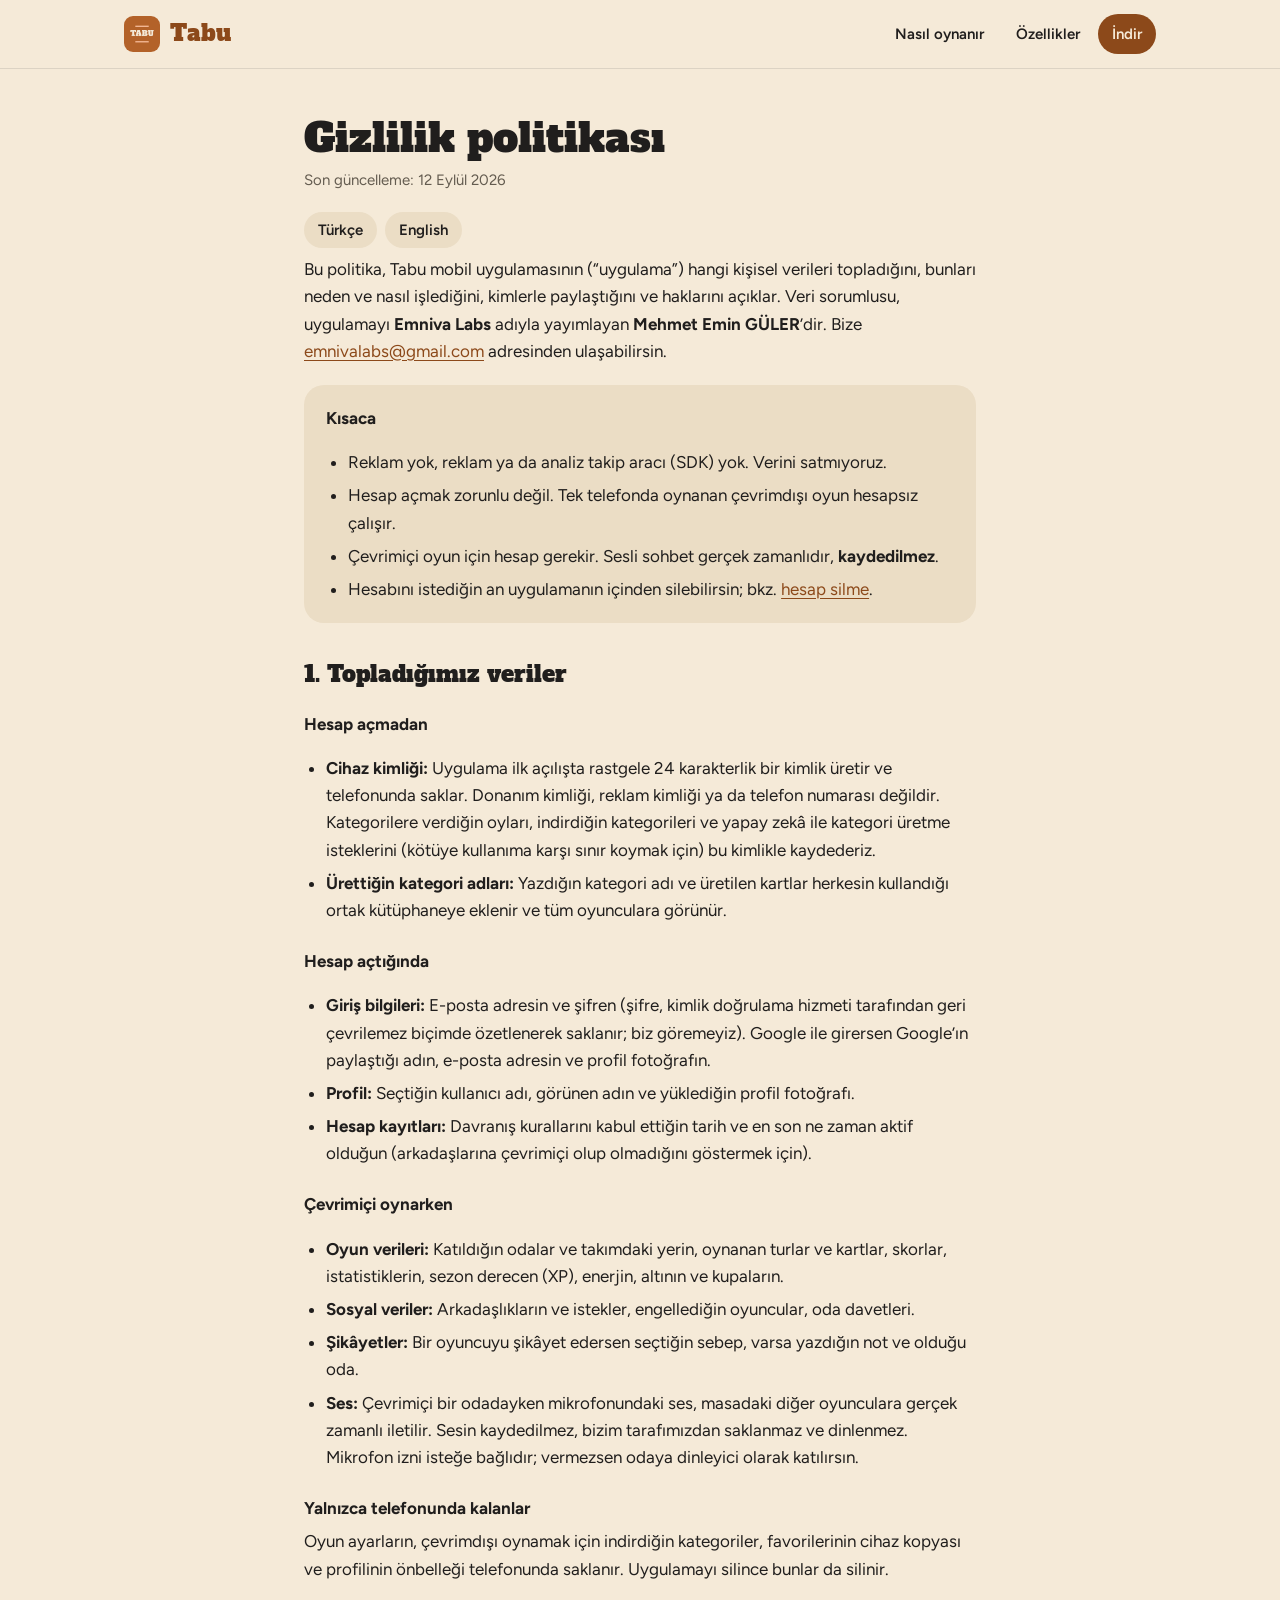
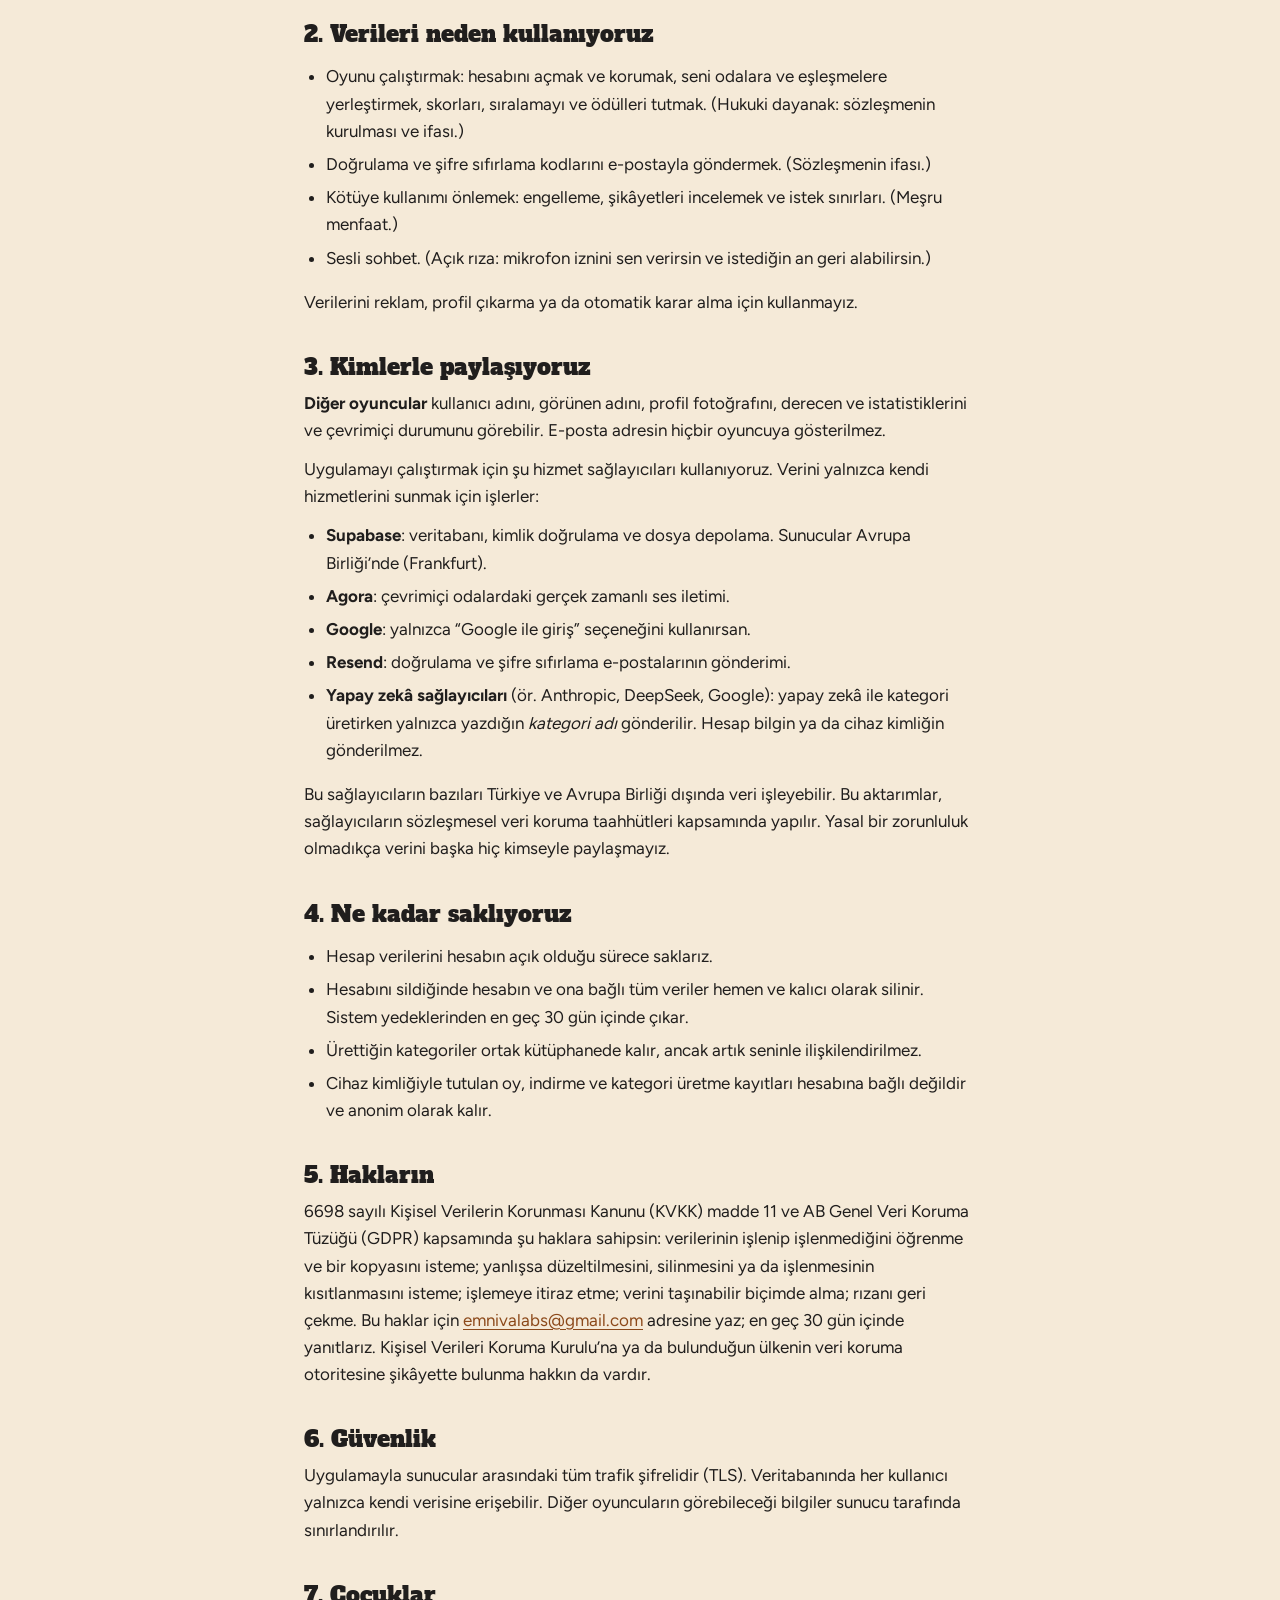
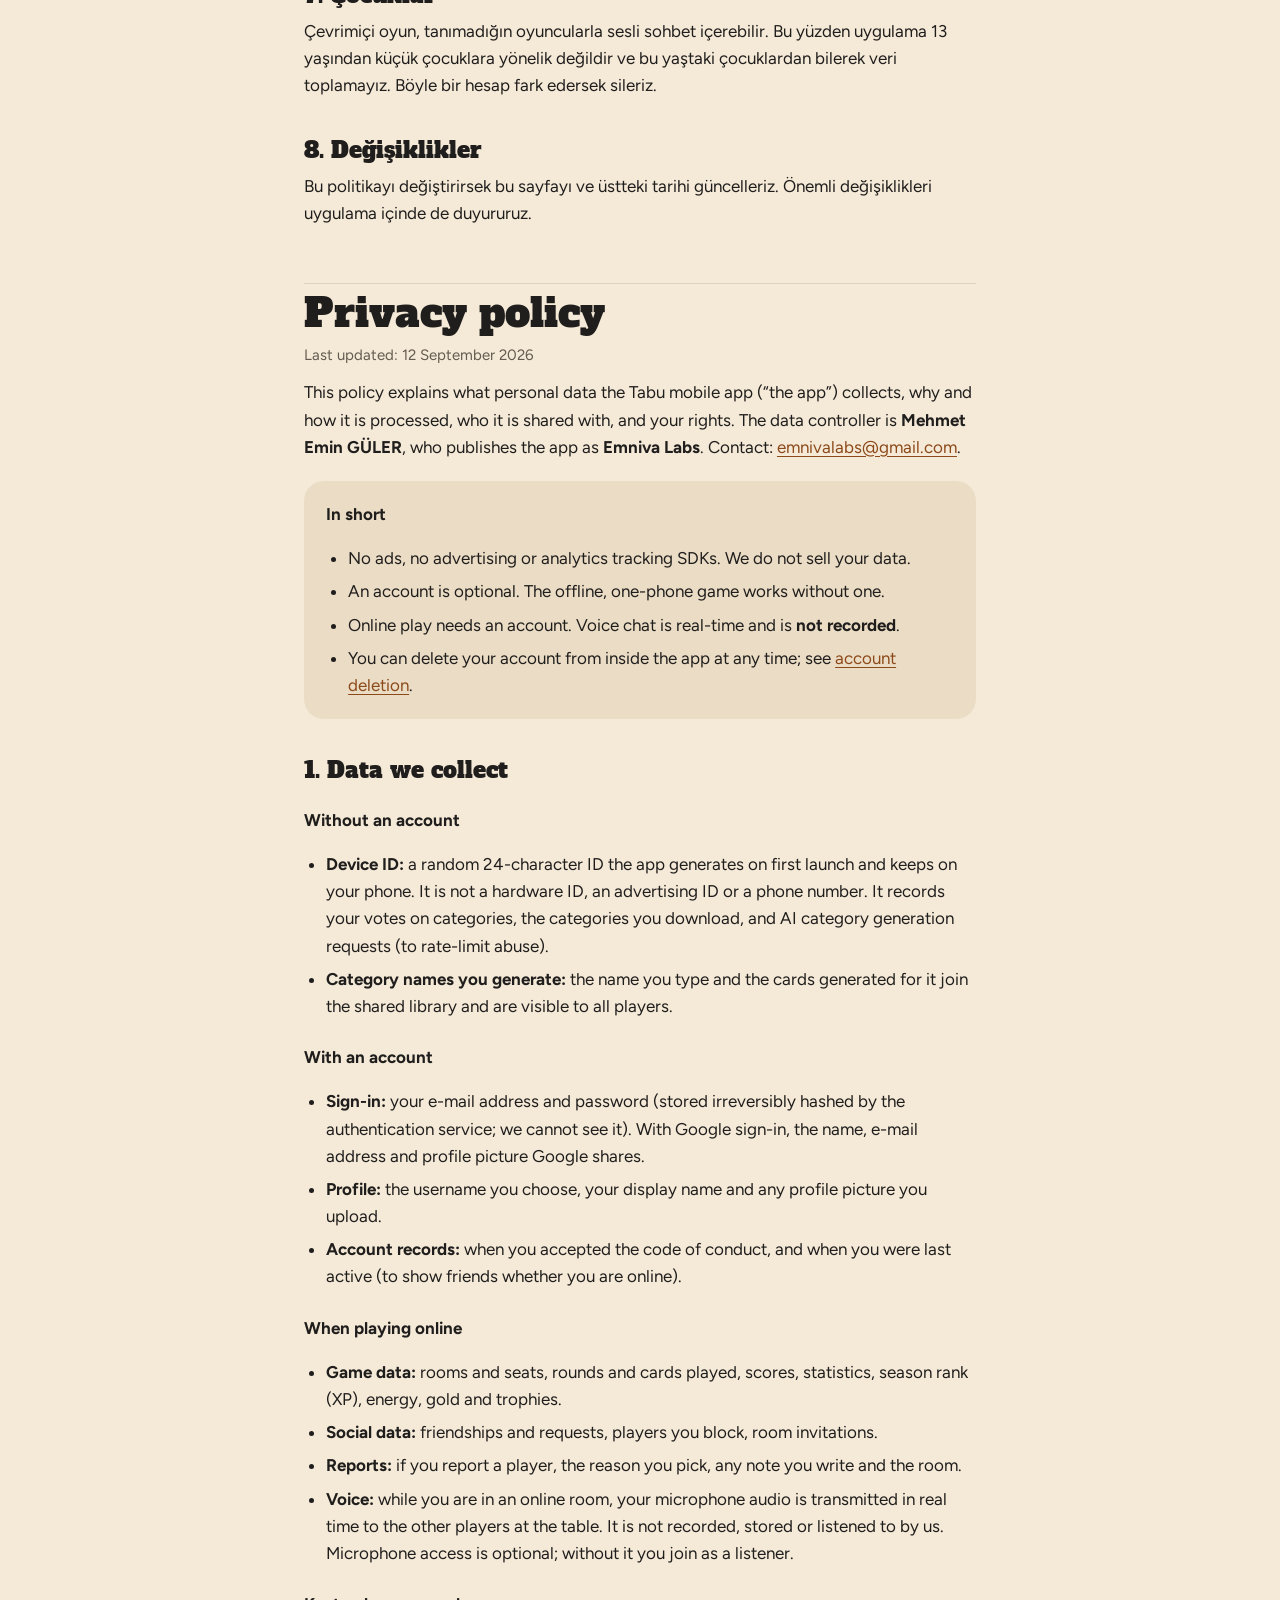
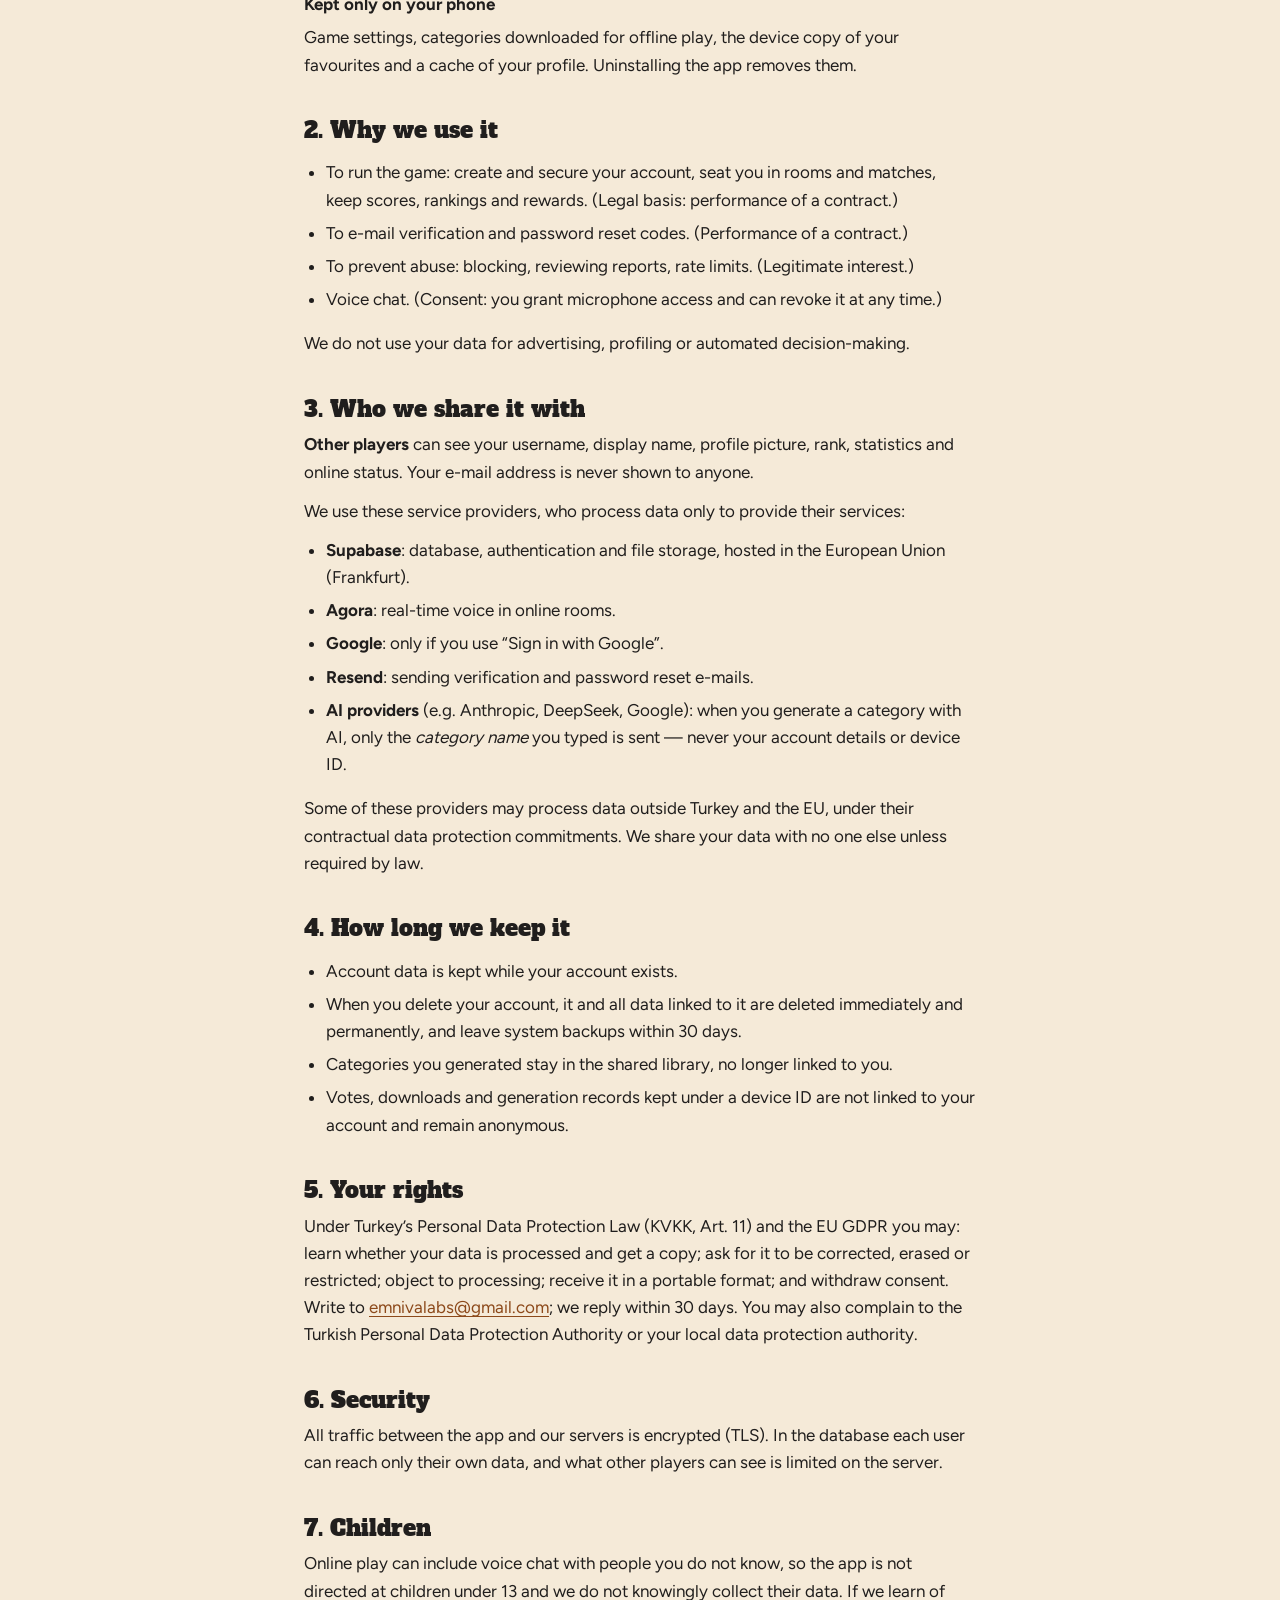
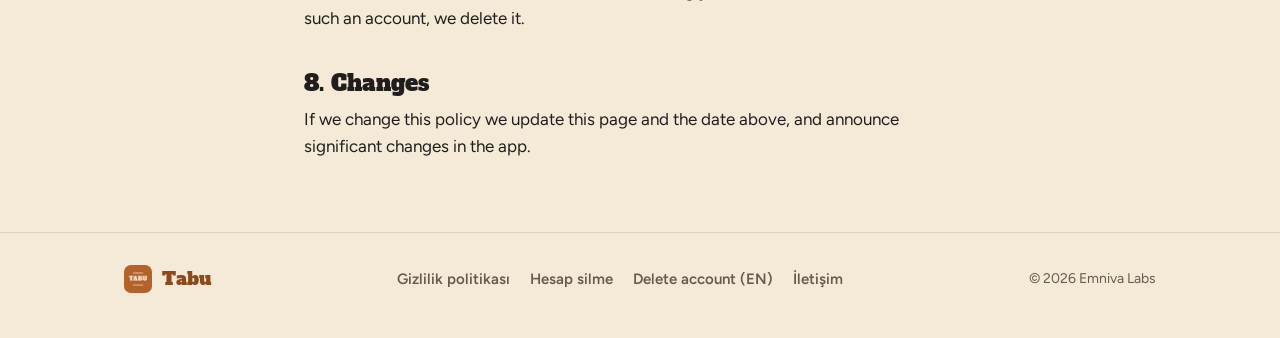
==== privacy.html @ cff63ab2 "Tabu web sitesi" ====
<!doctype html>
<html lang="tr">
<head>
  <meta charset="utf-8">
  <meta name="viewport" content="width=device-width, initial-scale=1">
  <title>Tabu Gizlilik Politikası</title>
  <meta name="description" content="Tabu kelime oyununun gizlilik politikası.">
  <meta name="theme-color" content="#f5ead8">
  <link rel="icon" type="image/png" href="img/favicon-64.png">
  <link rel="apple-touch-icon" href="img/apple-touch-icon.png">
  <link rel="stylesheet" href="style.css">
</head>
<body>
<a class="skip" href="#icerik">İçeriğe geç</a>
<header class="site-header">
  <div class="wrap bar">
    <a class="logo" href="index.html"><img src="img/icon-512.png" alt="" width="36" height="36">Tabu</a>
    <nav aria-label="Site">
      <a href="index.html#nasil">Nasıl oynanır</a>
      <a href="index.html#ozellikler">Özellikler</a>
      <a class="nav-cta" href="index.html#indir">İndir</a>
    </nav>
  </div>
</header>
<main class="doc" id="icerik">
  <h1>Gizlilik politikası</h1>
  <p class="meta">Son güncelleme: 12 Eylül 2026</p>
  <nav class="lang"><a href="#tr">Türkçe</a><a href="#en">English</a></nav>

  <section id="tr">
    <p>Bu politika, Tabu mobil uygulamasının (“uygulama”) hangi kişisel verileri topladığını, bunları neden ve nasıl işlediğini, kimlerle paylaştığını ve haklarını açıklar. Veri sorumlusu, uygulamayı <strong>Emniva Labs</strong> adıyla yayımlayan <strong>Mehmet Emin GÜLER</strong>’dir. Bize <a href="mailto:emnivalabs@gmail.com">emnivalabs@gmail.com</a> adresinden ulaşabilirsin.</p>

    <div class="card">
      <h3>Kısaca</h3>
      <ul>
        <li>Reklam yok, reklam ya da analiz takip aracı (SDK) yok. Verini satmıyoruz.</li>
        <li>Hesap açmak zorunlu değil. Tek telefonda oynanan çevrimdışı oyun hesapsız çalışır.</li>
        <li>Çevrimiçi oyun için hesap gerekir. Sesli sohbet gerçek zamanlıdır, <strong>kaydedilmez</strong>.</li>
        <li>Hesabını istediğin an uygulamanın içinden silebilirsin; bkz. <a href="delete-account.html">hesap silme</a>.</li>
      </ul>
    </div>

    <h2>1. Topladığımız veriler</h2>

    <h3>Hesap açmadan</h3>
    <ul>
      <li><strong>Cihaz kimliği:</strong> Uygulama ilk açılışta rastgele 24 karakterlik bir kimlik üretir ve telefonunda saklar. Donanım kimliği, reklam kimliği ya da telefon numarası değildir. Kategorilere verdiğin oyları, indirdiğin kategorileri ve yapay zekâ ile kategori üretme isteklerini (kötüye kullanıma karşı sınır koymak için) bu kimlikle kaydederiz.</li>
      <li><strong>Ürettiğin kategori adları:</strong> Yazdığın kategori adı ve üretilen kartlar herkesin kullandığı ortak kütüphaneye eklenir ve tüm oyunculara görünür.</li>
    </ul>

    <h3>Hesap açtığında</h3>
    <ul>
      <li><strong>Giriş bilgileri:</strong> E-posta adresin ve şifren (şifre, kimlik doğrulama hizmeti tarafından geri çevrilemez biçimde özetlenerek saklanır; biz göremeyiz). Google ile girersen Google’ın paylaştığı adın, e-posta adresin ve profil fotoğrafın.</li>
      <li><strong>Profil:</strong> Seçtiğin kullanıcı adı, görünen adın ve yüklediğin profil fotoğrafı.</li>
      <li><strong>Hesap kayıtları:</strong> Davranış kurallarını kabul ettiğin tarih ve en son ne zaman aktif olduğun (arkadaşlarına çevrimiçi olup olmadığını göstermek için).</li>
    </ul>

    <h3>Çevrimiçi oynarken</h3>
    <ul>
      <li><strong>Oyun verileri:</strong> Katıldığın odalar ve takımdaki yerin, oynanan turlar ve kartlar, skorlar, istatistiklerin, sezon derecen (XP), enerjin, altının ve kupaların.</li>
      <li><strong>Sosyal veriler:</strong> Arkadaşlıkların ve istekler, engellediğin oyuncular, oda davetleri.</li>
      <li><strong>Şikâyetler:</strong> Bir oyuncuyu şikâyet edersen seçtiğin sebep, varsa yazdığın not ve olduğu oda.</li>
      <li><strong>Ses:</strong> Çevrimiçi bir odadayken mikrofonundaki ses, masadaki diğer oyunculara gerçek zamanlı iletilir. Sesin kaydedilmez, bizim tarafımızdan saklanmaz ve dinlenmez. Mikrofon izni isteğe bağlıdır; vermezsen odaya dinleyici olarak katılırsın.</li>
    </ul>

    <h3>Yalnızca telefonunda kalanlar</h3>
    <p>Oyun ayarların, çevrimdışı oynamak için indirdiğin kategoriler, favorilerinin cihaz kopyası ve profilinin önbelleği telefonunda saklanır. Uygulamayı silince bunlar da silinir.</p>

    <h2>2. Verileri neden kullanıyoruz</h2>
    <ul>
      <li>Oyunu çalıştırmak: hesabını açmak ve korumak, seni odalara ve eşleşmelere yerleştirmek, skorları, sıralamayı ve ödülleri tutmak. (Hukuki dayanak: sözleşmenin kurulması ve ifası.)</li>
      <li>Doğrulama ve şifre sıfırlama kodlarını e-postayla göndermek. (Sözleşmenin ifası.)</li>
      <li>Kötüye kullanımı önlemek: engelleme, şikâyetleri incelemek ve istek sınırları. (Meşru menfaat.)</li>
      <li>Sesli sohbet. (Açık rıza: mikrofon iznini sen verirsin ve istediğin an geri alabilirsin.)</li>
    </ul>
    <p>Verilerini reklam, profil çıkarma ya da otomatik karar alma için kullanmayız.</p>

    <h2>3. Kimlerle paylaşıyoruz</h2>
    <p><strong>Diğer oyuncular</strong> kullanıcı adını, görünen adını, profil fotoğrafını, derecen ve istatistiklerini ve çevrimiçi durumunu görebilir. E-posta adresin hiçbir oyuncuya gösterilmez.</p>
    <p>Uygulamayı çalıştırmak için şu hizmet sağlayıcıları kullanıyoruz. Verini yalnızca kendi hizmetlerini sunmak için işlerler:</p>
    <ul>
      <li><strong>Supabase</strong>: veritabanı, kimlik doğrulama ve dosya depolama. Sunucular Avrupa Birliği’nde (Frankfurt).</li>
      <li><strong>Agora</strong>: çevrimiçi odalardaki gerçek zamanlı ses iletimi.</li>
      <li><strong>Google</strong>: yalnızca “Google ile giriş” seçeneğini kullanırsan.</li>
      <li><strong>Resend</strong>: doğrulama ve şifre sıfırlama e-postalarının gönderimi.</li>
      <li><strong>Yapay zekâ sağlayıcıları</strong> (ör. Anthropic, DeepSeek, Google): yapay zekâ ile kategori üretirken yalnızca yazdığın <em>kategori adı</em> gönderilir. Hesap bilgin ya da cihaz kimliğin gönderilmez.</li>
    </ul>
    <p>Bu sağlayıcıların bazıları Türkiye ve Avrupa Birliği dışında veri işleyebilir. Bu aktarımlar, sağlayıcıların sözleşmesel veri koruma taahhütleri kapsamında yapılır. Yasal bir zorunluluk olmadıkça verini başka hiç kimseyle paylaşmayız.</p>

    <h2>4. Ne kadar saklıyoruz</h2>
    <ul>
      <li>Hesap verilerini hesabın açık olduğu sürece saklarız.</li>
      <li>Hesabını sildiğinde hesabın ve ona bağlı tüm veriler hemen ve kalıcı olarak silinir. Sistem yedeklerinden en geç 30 gün içinde çıkar.</li>
      <li>Ürettiğin kategoriler ortak kütüphanede kalır, ancak artık seninle ilişkilendirilmez.</li>
      <li>Cihaz kimliğiyle tutulan oy, indirme ve kategori üretme kayıtları hesabına bağlı değildir ve anonim olarak kalır.</li>
    </ul>

    <h2>5. Hakların</h2>
    <p>6698 sayılı Kişisel Verilerin Korunması Kanunu (KVKK) madde 11 ve AB Genel Veri Koruma Tüzüğü (GDPR) kapsamında şu haklara sahipsin: verilerinin işlenip işlenmediğini öğrenme ve bir kopyasını isteme; yanlışsa düzeltilmesini, silinmesini ya da işlenmesinin kısıtlanmasını isteme; işlemeye itiraz etme; verini taşınabilir biçimde alma; rızanı geri çekme. Bu haklar için <a href="mailto:emnivalabs@gmail.com">emnivalabs@gmail.com</a> adresine yaz; en geç 30 gün içinde yanıtlarız. Kişisel Verileri Koruma Kurulu’na ya da bulunduğun ülkenin veri koruma otoritesine şikâyette bulunma hakkın da vardır.</p>

    <h2>6. Güvenlik</h2>
    <p>Uygulamayla sunucular arasındaki tüm trafik şifrelidir (TLS). Veritabanında her kullanıcı yalnızca kendi verisine erişebilir. Diğer oyuncuların görebileceği bilgiler sunucu tarafında sınırlandırılır.</p>

    <h2>7. Çocuklar</h2>
    <p>Çevrimiçi oyun, tanımadığın oyuncularla sesli sohbet içerebilir. Bu yüzden uygulama 13 yaşından küçük çocuklara yönelik değildir ve bu yaştaki çocuklardan bilerek veri toplamayız. Böyle bir hesap fark edersek sileriz.</p>

    <h2>8. Değişiklikler</h2>
    <p>Bu politikayı değiştirirsek bu sayfayı ve üstteki tarihi güncelleriz. Önemli değişiklikleri uygulama içinde de duyururuz.</p>
  </section>

  <hr>

  <section id="en" lang="en">
    <h1>Privacy policy</h1>
    <p class="meta">Last updated: 12 September 2026</p>

    <p>This policy explains what personal data the Tabu mobile app (“the app”) collects, why and how it is processed, who it is shared with, and your rights. The data controller is <strong>Mehmet Emin GÜLER</strong>, who publishes the app as <strong>Emniva Labs</strong>. Contact: <a href="mailto:emnivalabs@gmail.com">emnivalabs@gmail.com</a>.</p>

    <div class="card">
      <h3>In short</h3>
      <ul>
        <li>No ads, no advertising or analytics tracking SDKs. We do not sell your data.</li>
        <li>An account is optional. The offline, one-phone game works without one.</li>
        <li>Online play needs an account. Voice chat is real-time and is <strong>not recorded</strong>.</li>
        <li>You can delete your account from inside the app at any time; see <a href="delete-account.html#en">account deletion</a>.</li>
      </ul>
    </div>

    <h2>1. Data we collect</h2>
    <h3>Without an account</h3>
    <ul>
      <li><strong>Device ID:</strong> a random 24-character ID the app generates on first launch and keeps on your phone. It is not a hardware ID, an advertising ID or a phone number. It records your votes on categories, the categories you download, and AI category generation requests (to rate-limit abuse).</li>
      <li><strong>Category names you generate:</strong> the name you type and the cards generated for it join the shared library and are visible to all players.</li>
    </ul>
    <h3>With an account</h3>
    <ul>
      <li><strong>Sign-in:</strong> your e-mail address and password (stored irreversibly hashed by the authentication service; we cannot see it). With Google sign-in, the name, e-mail address and profile picture Google shares.</li>
      <li><strong>Profile:</strong> the username you choose, your display name and any profile picture you upload.</li>
      <li><strong>Account records:</strong> when you accepted the code of conduct, and when you were last active (to show friends whether you are online).</li>
    </ul>
    <h3>When playing online</h3>
    <ul>
      <li><strong>Game data:</strong> rooms and seats, rounds and cards played, scores, statistics, season rank (XP), energy, gold and trophies.</li>
      <li><strong>Social data:</strong> friendships and requests, players you block, room invitations.</li>
      <li><strong>Reports:</strong> if you report a player, the reason you pick, any note you write and the room.</li>
      <li><strong>Voice:</strong> while you are in an online room, your microphone audio is transmitted in real time to the other players at the table. It is not recorded, stored or listened to by us. Microphone access is optional; without it you join as a listener.</li>
    </ul>
    <h3>Kept only on your phone</h3>
    <p>Game settings, categories downloaded for offline play, the device copy of your favourites and a cache of your profile. Uninstalling the app removes them.</p>

    <h2>2. Why we use it</h2>
    <ul>
      <li>To run the game: create and secure your account, seat you in rooms and matches, keep scores, rankings and rewards. (Legal basis: performance of a contract.)</li>
      <li>To e-mail verification and password reset codes. (Performance of a contract.)</li>
      <li>To prevent abuse: blocking, reviewing reports, rate limits. (Legitimate interest.)</li>
      <li>Voice chat. (Consent: you grant microphone access and can revoke it at any time.)</li>
    </ul>
    <p>We do not use your data for advertising, profiling or automated decision-making.</p>

    <h2>3. Who we share it with</h2>
    <p><strong>Other players</strong> can see your username, display name, profile picture, rank, statistics and online status. Your e-mail address is never shown to anyone.</p>
    <p>We use these service providers, who process data only to provide their services:</p>
    <ul>
      <li><strong>Supabase</strong>: database, authentication and file storage, hosted in the European Union (Frankfurt).</li>
      <li><strong>Agora</strong>: real-time voice in online rooms.</li>
      <li><strong>Google</strong>: only if you use “Sign in with Google”.</li>
      <li><strong>Resend</strong>: sending verification and password reset e-mails.</li>
      <li><strong>AI providers</strong> (e.g. Anthropic, DeepSeek, Google): when you generate a category with AI, only the <em>category name</em> you typed is sent — never your account details or device ID.</li>
    </ul>
    <p>Some of these providers may process data outside Turkey and the EU, under their contractual data protection commitments. We share your data with no one else unless required by law.</p>

    <h2>4. How long we keep it</h2>
    <ul>
      <li>Account data is kept while your account exists.</li>
      <li>When you delete your account, it and all data linked to it are deleted immediately and permanently, and leave system backups within 30 days.</li>
      <li>Categories you generated stay in the shared library, no longer linked to you.</li>
      <li>Votes, downloads and generation records kept under a device ID are not linked to your account and remain anonymous.</li>
    </ul>

    <h2>5. Your rights</h2>
    <p>Under Turkey’s Personal Data Protection Law (KVKK, Art. 11) and the EU GDPR you may: learn whether your data is processed and get a copy; ask for it to be corrected, erased or restricted; object to processing; receive it in a portable format; and withdraw consent. Write to <a href="mailto:emnivalabs@gmail.com">emnivalabs@gmail.com</a>; we reply within 30 days. You may also complain to the Turkish Personal Data Protection Authority or your local data protection authority.</p>

    <h2>6. Security</h2>
    <p>All traffic between the app and our servers is encrypted (TLS). In the database each user can reach only their own data, and what other players can see is limited on the server.</p>

    <h2>7. Children</h2>
    <p>Online play can include voice chat with people you do not know, so the app is not directed at children under 13 and we do not knowingly collect their data. If we learn of such an account, we delete it.</p>

    <h2>8. Changes</h2>
    <p>If we change this policy we update this page and the date above, and announce significant changes in the app.</p>
  </section>

</main>
<footer class="site-footer">
  <div class="wrap footer-grid">
    <a class="logo logo-small" href="index.html"><img src="img/icon-512.png" alt="" width="28" height="28">Tabu</a>
    <nav aria-label="Alt bağlantılar">
      <a href="privacy.html">Gizlilik politikası</a>
      <a href="delete-account.html">Hesap silme</a>
      <a href="delete-account.html#en" lang="en">Delete account (EN)</a>
      <a href="mailto:emnivalabs@gmail.com">İletişim</a>
    </nav>
    <p class="copyright">© 2026 Emniva Labs</p>
  </div>
</footer>
</body>
</html>
---- style.css ----
/* Tabu web sitesi. Palet ve yazı yüzleri uygulamanın kendisinden
   (lib/app/theme/): krem zemin, terracotta ve adaçayı, başlıkta Alfa Slab One,
   metinde Figtree. Fontlar klasörün içinde — sayfa dışarıya istek atmıyor. */
@font-face {
  font-family: "Alfa Slab One";
  src: url("fonts/AlfaSlabOne-Regular.ttf") format("truetype");
  font-display: swap;
}
@font-face {
  font-family: "Figtree";
  src: url("fonts/Figtree-Variable.ttf") format("truetype");
  font-weight: 300 900;
  font-display: swap;
}

:root {
  color-scheme: light;
  --bg: #f5ead8;          /* AppColors.bg — sayfa */
  --surface: #ebddc5;     /* AppColors.surface — sayfanın üstüne kalkanlar */
  --paper: #f9f4ed;       /* neutral100 — kartın kağıdı */
  --text: #201e1d;
  --muted: #645c50;       /* neutral700 */
  --line: #dcd3c4;        /* neutral300 */
  --accent: #c67139;
  --accent-200: #ffe1d0;
  --accent-300: #ffc6a5;
  --accent-600: #b2622d;
  --accent-700: #8c491a;
  --sage-700: #56633f;
  --radius-card: 28px;
  --radius-box: 24px;
  --heading: "Alfa Slab One", Georgia, serif;
}

* { box-sizing: border-box; }
html { -webkit-text-size-adjust: 100%; scroll-behavior: smooth; }
@media (prefers-reduced-motion: reduce) { html { scroll-behavior: auto; } }

body {
  margin: 0;
  background: var(--bg);
  color: var(--text);
  font: 400 17px/1.6 "Figtree", system-ui, -apple-system, "Segoe UI", Roboto, sans-serif;
}

img { max-width: 100%; display: block; }
a { color: var(--accent-700); text-underline-offset: 3px; }

h1, h2 {
  font-family: var(--heading);
  font-weight: 400;
  line-height: 1.08;
  text-wrap: balance;
  margin: 0;
}
h3 { font-size: 18px; font-weight: 700; margin: 0 0 6px; }
p { margin: 0; }

.wrap { max-width: 1080px; margin: 0 auto; padding: 0 24px; }

.skip {
  position: absolute; left: 12px; top: -48px;
  padding: 8px 14px; border-radius: 999px;
  background: var(--text); color: var(--bg); z-index: 10;
}
.skip:focus { top: 12px; }

:focus-visible { outline: 3px solid var(--accent); outline-offset: 3px; }

/* ── Üst bar ─────────────────────────────────────────────── */
.site-header {
  position: sticky; top: 0; z-index: 5;
  background: var(--bg);
  border-bottom: 1px solid var(--line);
}
.bar { display: flex; align-items: center; justify-content: space-between; height: 68px; gap: 12px; }

.logo {
  display: inline-flex; align-items: center; gap: 10px;
  font-family: var(--heading); font-size: 22px;
  color: var(--accent-700); text-decoration: none;
}
.logo img { width: 36px; height: 36px; border-radius: 9px; }
.logo-small { font-size: 18px; }
.logo-small img { width: 28px; height: 28px; border-radius: 7px; }

.site-header nav { display: flex; align-items: center; gap: 4px; }
.site-header nav a {
  padding: 8px 14px; border-radius: 999px;
  color: var(--text); font-size: 15px; font-weight: 600; text-decoration: none;
}
.site-header nav a:hover { background: var(--surface); }
.site-header nav .nav-cta { background: var(--accent-700); color: var(--bg); }
.site-header nav .nav-cta:hover { background: var(--accent-600); }
@media (max-width: 560px) {
  .site-header nav a:not(.nav-cta) { display: none; }
}

/* ── Giriş ───────────────────────────────────────────────── */
.hero { padding: 64px 0 88px; overflow: hidden; }
.hero-grid {
  display: grid; grid-template-columns: 1.15fr 0.85fr;
  align-items: center; gap: 56px;
}
.hero h1 { font-size: clamp(40px, 6.2vw, 66px); color: var(--text); }
.lead { margin-top: 20px; font-size: 19px; color: var(--muted); max-width: 44ch; }

@media (max-width: 860px) {
  .hero { padding-top: 40px; }
  .hero-grid { grid-template-columns: 1fr; gap: 64px; }
  .deck { justify-self: center; }
}

/* ── Mağaza düğmeleri ────────────────────────────────────── */
.stores { display: flex; flex-wrap: wrap; gap: 12px; margin-top: 32px; }
.stores-center { justify-content: center; }
.store {
  display: inline-flex; flex-direction: column; justify-content: center;
  min-width: 172px; min-height: 58px; padding: 10px 22px;
  border-radius: 16px;
  background: var(--text); color: var(--bg);
  text-decoration: none; line-height: 1.2;
}
.store:hover { background: #3a3530; }
.store-label { font-size: 18px; font-weight: 700; }
.store-note { font-size: 12px; font-weight: 600; letter-spacing: 0.06em; text-transform: uppercase; opacity: 0.75; }
/* Mağaza bağlantısı yokken: sessiz ve tıklanmaz görünümlü. */
.store.is-soon { background: var(--surface); color: var(--text); cursor: default; }
.store.is-soon:hover { background: var(--surface); }

/* ── Kart destesi (uygulamadaki kartın kendisi) ─────────── */
.deck {
  position: relative;
  width: min(300px, 76vw);
  aspect-ratio: 176 / 250;
}
.deck .card {
  position: absolute; inset: 0;
  border-radius: var(--radius-card);
}
.card-back {
  background: var(--surface);
  box-shadow: inset 0 0 0 10px var(--surface), inset 0 0 0 12px var(--accent-300);
}
.card-back-2 { transform: translate(22px, 18px) rotate(7deg); opacity: 0.7; }
.card-back-1 { transform: translate(-16px, 12px) rotate(-5deg); }
.card-face {
  display: flex; flex-direction: column; align-items: center; justify-content: center;
  padding: 22px 18px 20px;
  background: var(--paper);
  box-shadow: 0 22px 44px rgba(64, 35, 16, 0.18), 0 2px 6px rgba(64, 35, 16, 0.08);
  transform: rotate(-1.5deg);
}
.card-tag {
  position: absolute; top: 20px;
  padding: 4px 12px; border-radius: 999px;
  background: var(--accent-200); color: var(--accent-700);
  font-size: 12px; font-weight: 700; letter-spacing: 0.08em; text-transform: uppercase;
}
.card-word { font-family: var(--heading); font-size: clamp(36px, 10vw, 46px); line-height: 1; }
.card-rule { width: 52px; height: 4px; border-radius: 999px; background: var(--accent); margin: 18px 0 16px; }
.card-taboo {
  list-style: none; margin: 0; padding: 0;
  text-align: center; font-size: 21px; font-weight: 600; line-height: 1.6;
}

/* ── Bölümler ────────────────────────────────────────────── */
.section { padding: 72px 0; }
/* Menüden bir bölüme atlayınca başlık sabit üst barın altında kalmasın. */
section[id] { scroll-margin-top: 68px; }
.section h2 { font-size: clamp(30px, 4vw, 42px); margin-bottom: 32px; }

.steps {
  list-style: none; margin: 0; padding: 0;
  display: grid; grid-template-columns: repeat(3, 1fr); gap: 16px;
}
.steps li { background: var(--surface); border-radius: var(--radius-box); padding: 26px 24px 28px; }
.step-no {
  display: grid; place-items: center;
  width: 40px; height: 40px; margin-bottom: 18px; border-radius: 50%;
  background: var(--accent-700); color: var(--bg);
  font-family: var(--heading); font-size: 18px;
}
.steps p, .feature p { color: var(--muted); }
@media (max-width: 760px) { .steps { grid-template-columns: 1fr; } }

.features { display: grid; grid-template-columns: repeat(auto-fit, minmax(270px, 1fr)); gap: 16px; }
.feature { background: var(--surface); border-radius: var(--radius-box); padding: 26px 24px 28px; }
.feature::before {
  content: ""; display: block;
  width: 28px; height: 4px; border-radius: 999px; margin-bottom: 18px;
  background: var(--accent);
}
.feature:nth-child(even)::before { background: var(--sage-700); }

/* ── Kapanış ─────────────────────────────────────────────── */
.cta { padding-bottom: 96px; }
.cta-inner {
  text-align: center;
  background: var(--accent-700); color: var(--bg);
  border-radius: 32px; padding: 56px 24px 60px;
}
.cta-icon { width: 88px; height: 88px; border-radius: 20px; margin: 0 auto 24px; box-shadow: 0 10px 24px rgba(0, 0, 0, 0.2); }
.cta h2 { margin-bottom: 10px; }
.cta p { color: var(--accent-200); }
.cta .store.is-soon { background: rgba(245, 234, 216, 0.16); color: var(--bg); }

/* ── Alt bilgi ───────────────────────────────────────────── */
.site-footer { border-top: 1px solid var(--line); padding: 32px 0 44px; }
.footer-grid { display: flex; flex-wrap: wrap; align-items: center; justify-content: space-between; gap: 16px 24px; }
.site-footer nav { display: flex; flex-wrap: wrap; gap: 8px 20px; }
.site-footer nav a { color: var(--muted); font-size: 15px; font-weight: 600; text-decoration: none; }
.site-footer nav a:hover { color: var(--text); text-decoration: underline; }
.copyright { color: var(--muted); font-size: 14px; }

/* ── Metin sayfaları (gizlilik, hesap silme) ────────────── */
.doc { max-width: 720px; margin: 0 auto; padding: 40px 24px 72px; }
.doc h1 { font-size: clamp(30px, 6vw, 40px); margin: 8px 0 8px; }
.doc h2 { font-size: 22px; margin: 40px 0 10px; }
.doc h3 { font-size: 17px; margin: 24px 0 6px; }
.doc p, .doc li { max-width: 68ch; }
.doc p + p, .doc p + ul, .doc ul + p { margin-top: 12px; }
.doc ul, .doc ol { padding-left: 1.3em; }
.doc li + li { margin-top: 6px; }
.doc .meta { color: var(--muted); font-size: 15px; }
.doc .lang { display: flex; gap: 8px; margin: 20px 0 8px; }
.doc .lang a {
  padding: 6px 14px; border-radius: 999px;
  background: var(--surface); color: var(--text);
  text-decoration: none; font-size: 15px; font-weight: 600;
}
.doc .card { background: var(--surface); border-radius: 20px; padding: 20px 22px; margin: 20px 0; }
.doc .card > :first-child { margin-top: 0; }
.doc .card > :last-child { margin-bottom: 0; }
.doc .button {
  display: inline-block; margin-top: 14px; padding: 12px 20px; border-radius: 999px;
  background: var(--accent-700); color: var(--bg); font-weight: 700; text-decoration: none;
}
.doc code {
  font: 600 15px/1.4 ui-monospace, SFMono-Regular, Menlo, monospace;
  background: var(--surface); padding: 1px 6px; border-radius: 6px;
}
.doc hr { border: 0; border-top: 1px solid var(--line); margin: 56px 0 8px; }
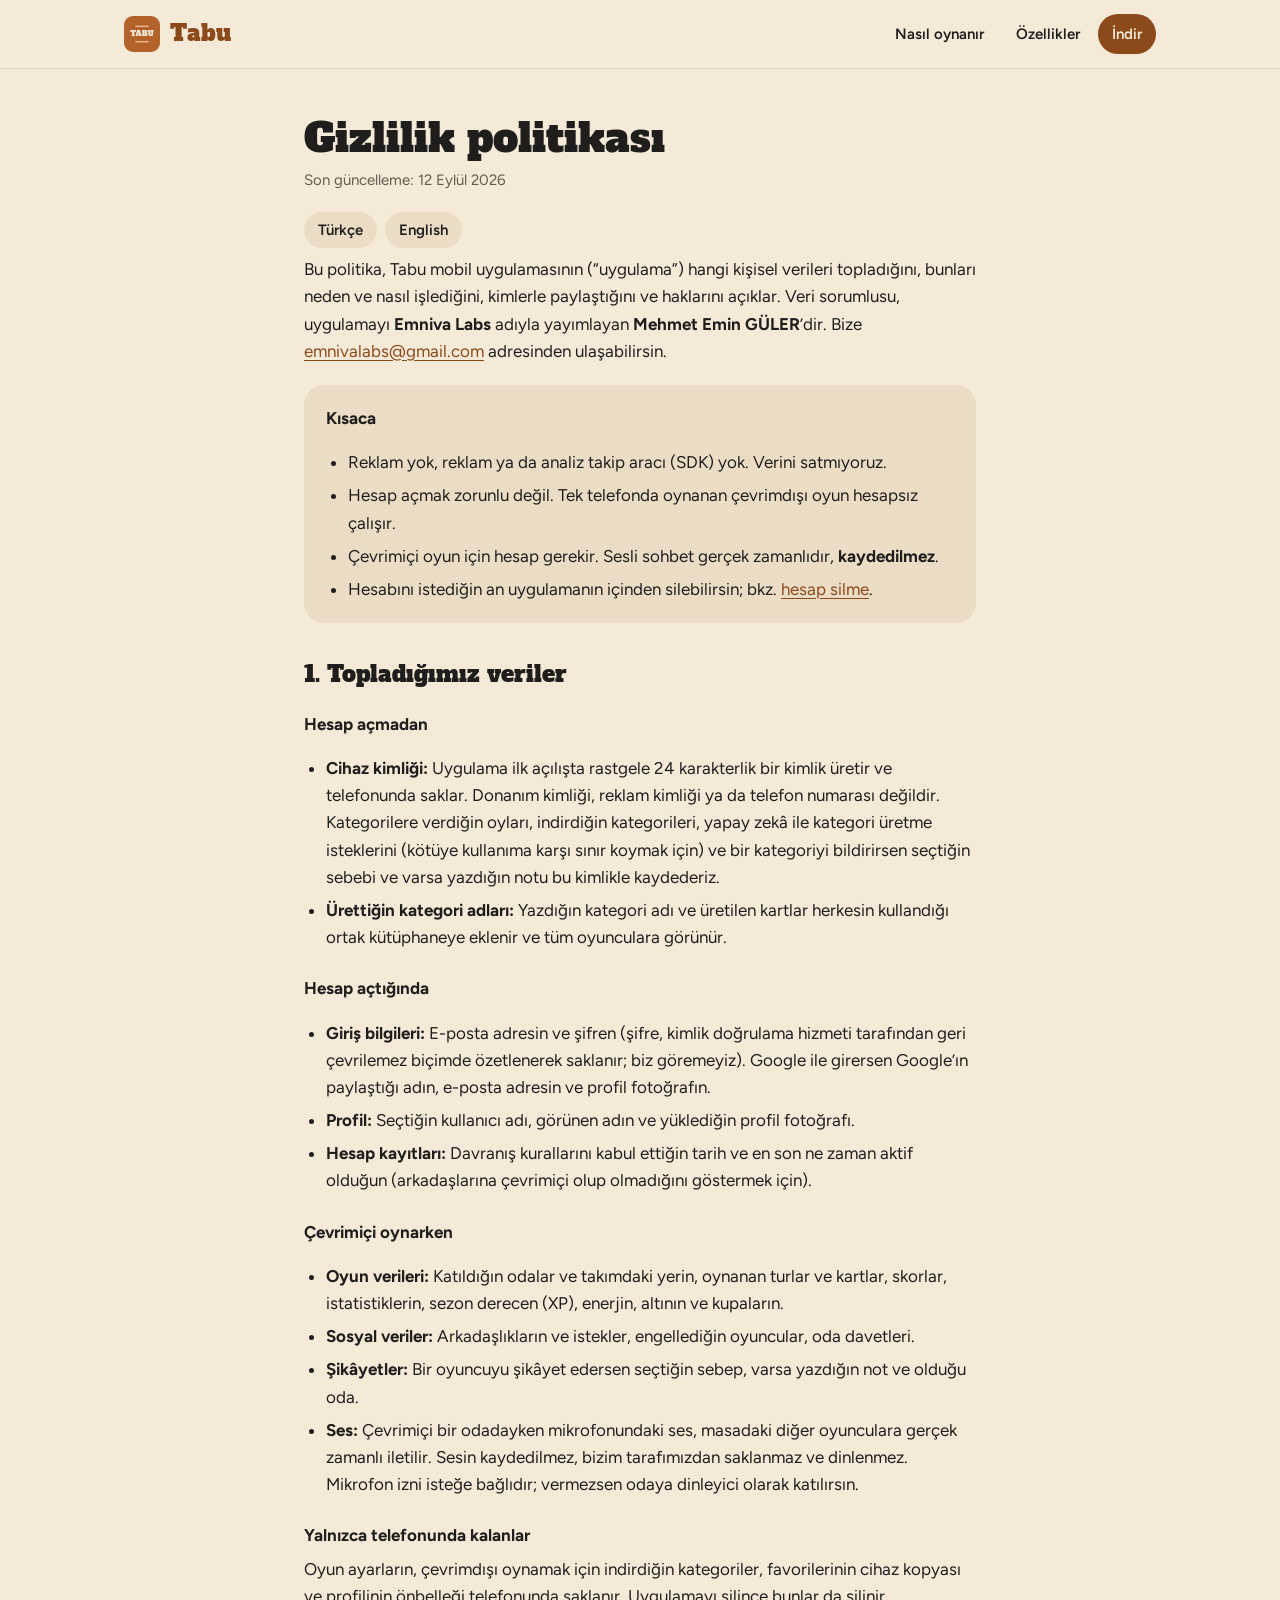
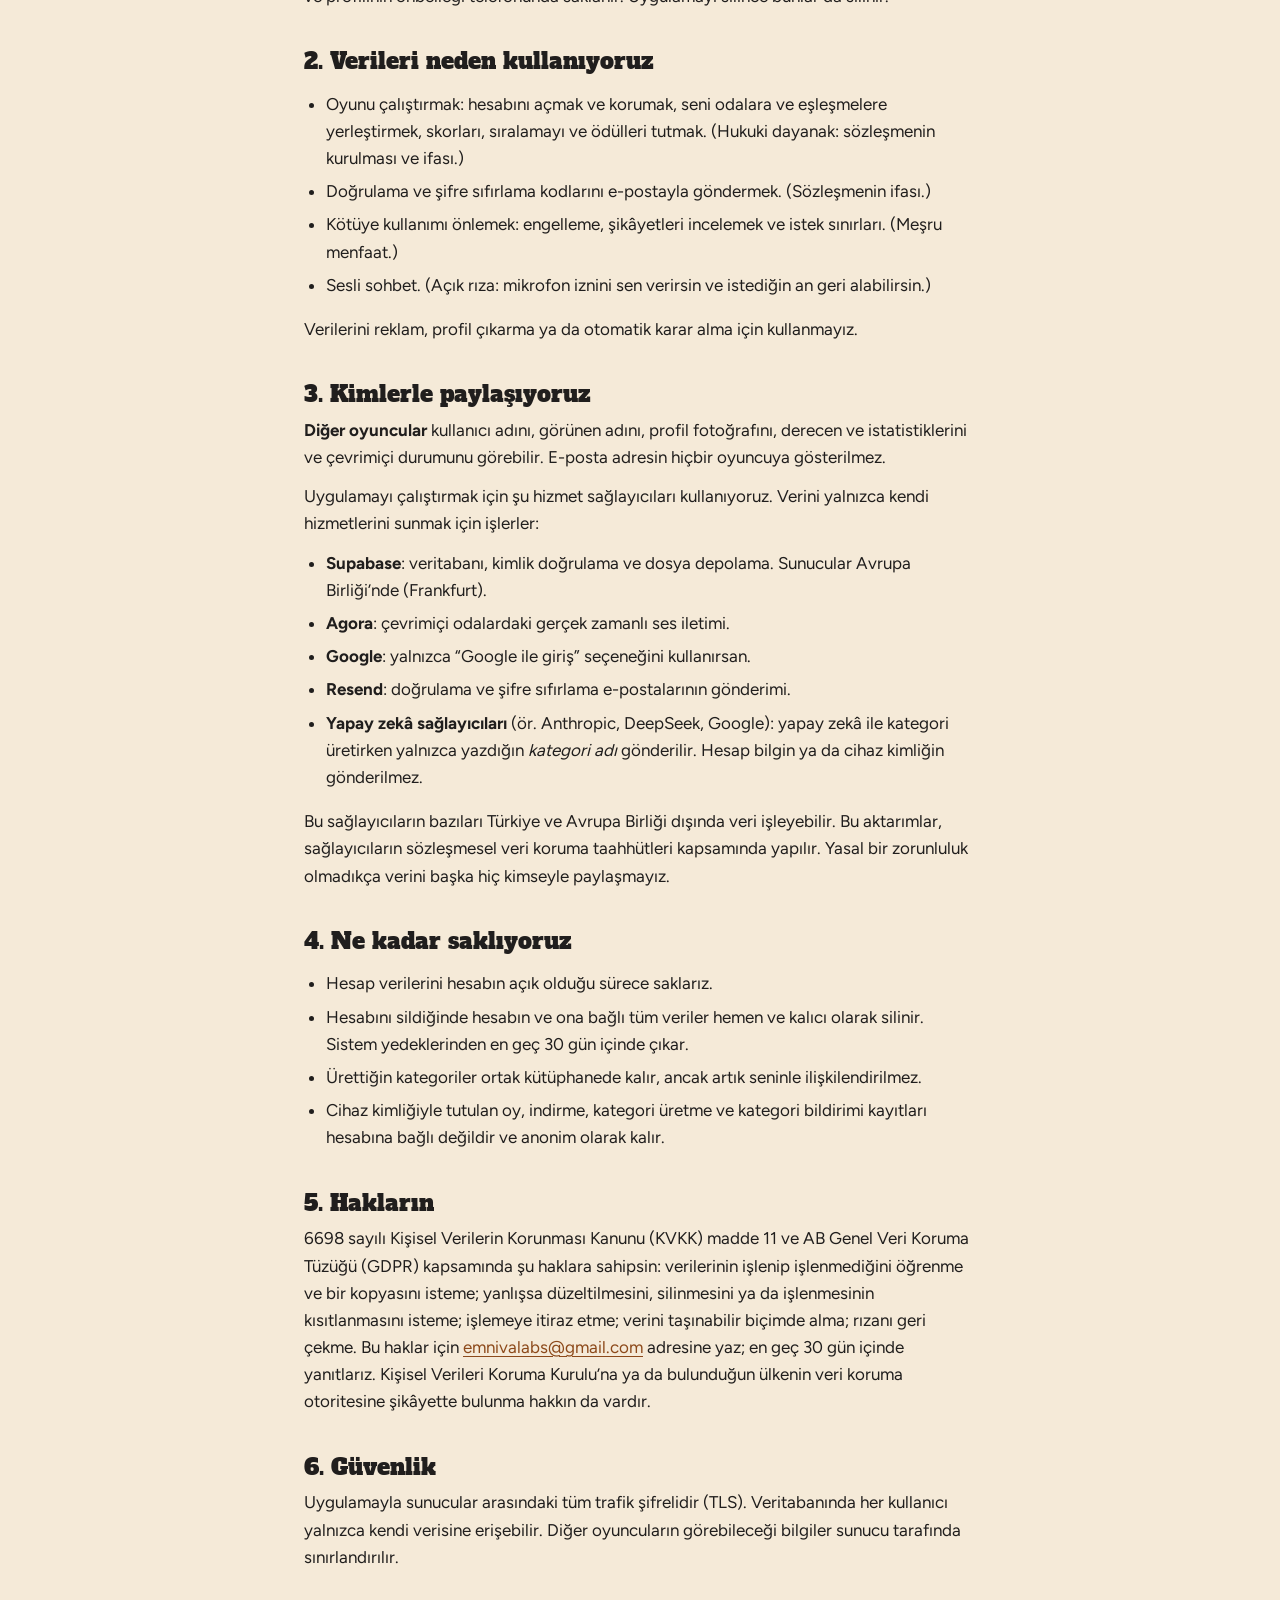
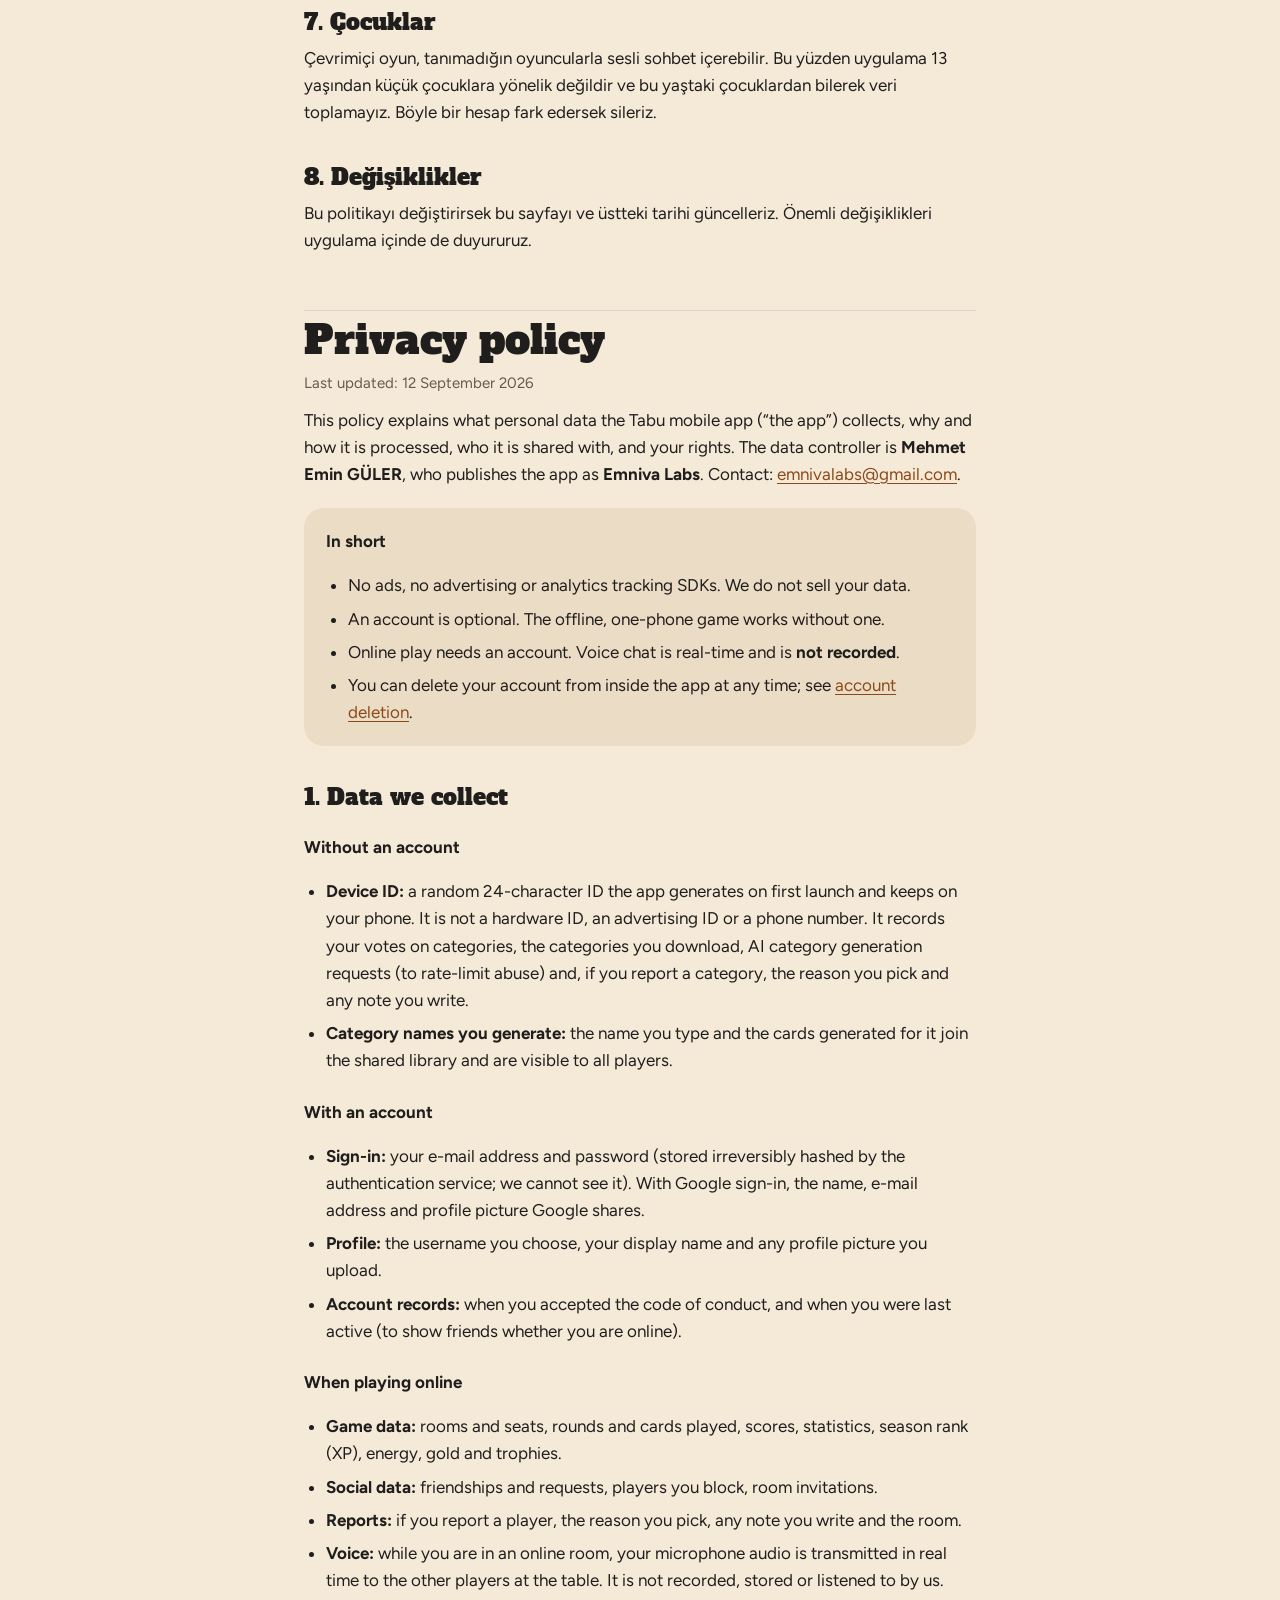
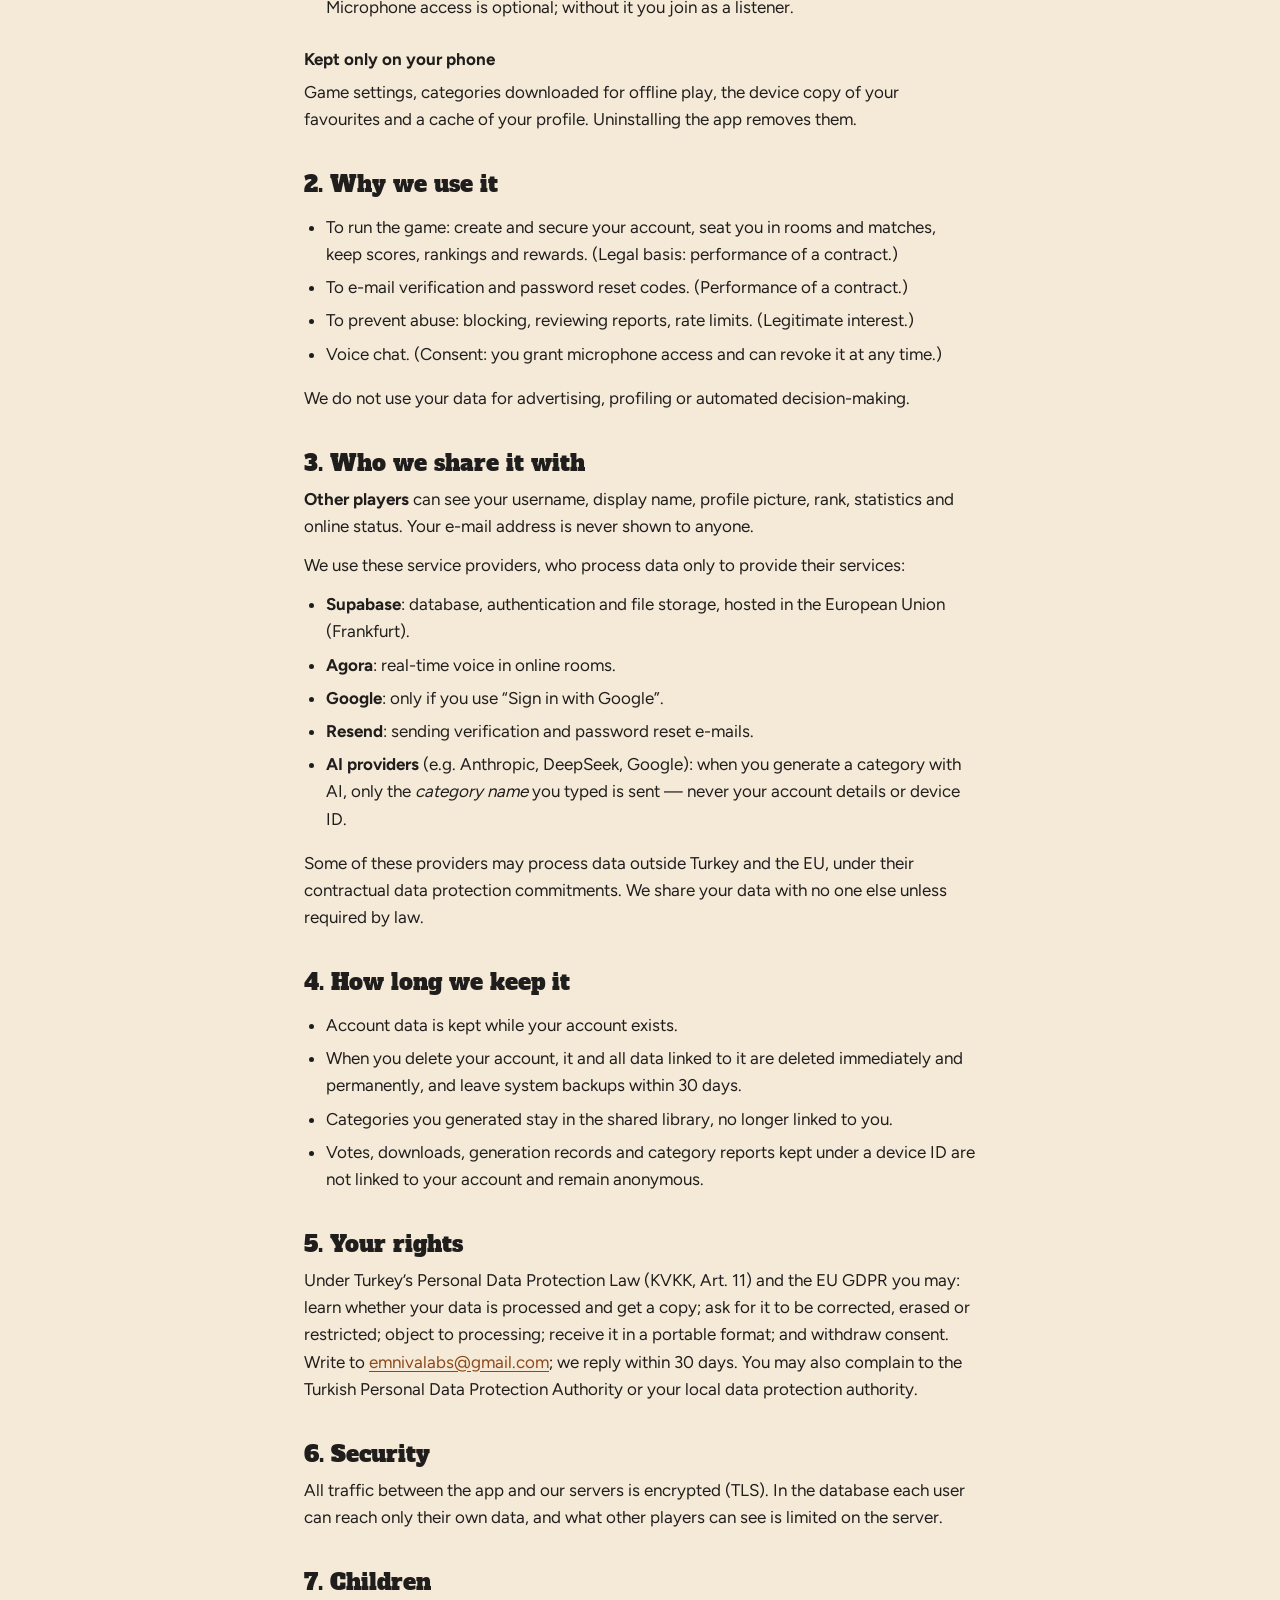
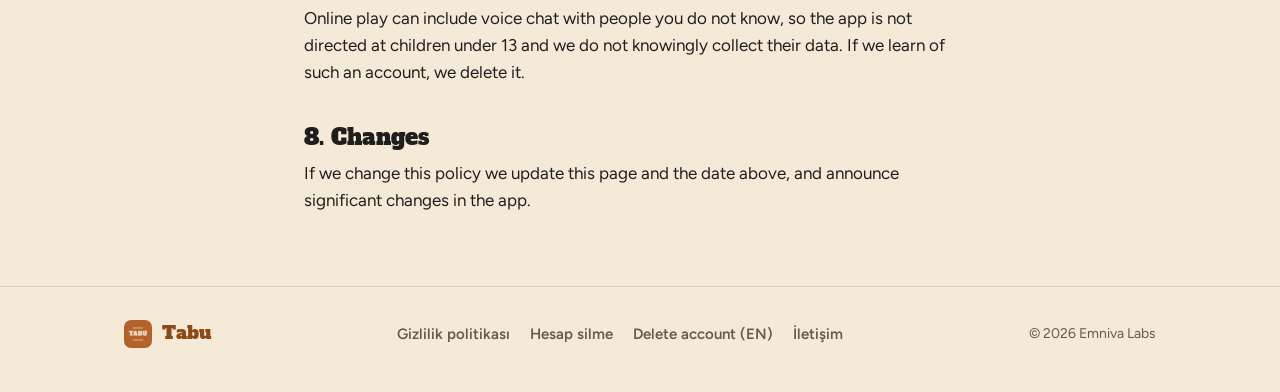
==== commit 6554eac1: "Kategori bildirimi gizlilik metnine eklendi" ====
--- a/privacy.html
+++ b/privacy.html
@@ -44,7 +44,7 @@
 
     <h3>Hesap açmadan</h3>
     <ul>
-      <li><strong>Cihaz kimliği:</strong> Uygulama ilk açılışta rastgele 24 karakterlik bir kimlik üretir ve telefonunda saklar. Donanım kimliği, reklam kimliği ya da telefon numarası değildir. Kategorilere verdiğin oyları, indirdiğin kategorileri ve yapay zekâ ile kategori üretme isteklerini (kötüye kullanıma karşı sınır koymak için) bu kimlikle kaydederiz.</li>
+      <li><strong>Cihaz kimliği:</strong> Uygulama ilk açılışta rastgele 24 karakterlik bir kimlik üretir ve telefonunda saklar. Donanım kimliği, reklam kimliği ya da telefon numarası değildir. Kategorilere verdiğin oyları, indirdiğin kategorileri, yapay zekâ ile kategori üretme isteklerini (kötüye kullanıma karşı sınır koymak için) ve bir kategoriyi bildirirsen seçtiğin sebebi ve varsa yazdığın notu bu kimlikle kaydederiz.</li>
       <li><strong>Ürettiğin kategori adları:</strong> Yazdığın kategori adı ve üretilen kartlar herkesin kullandığı ortak kütüphaneye eklenir ve tüm oyunculara görünür.</li>
     </ul>
 
@@ -92,7 +92,7 @@
       <li>Hesap verilerini hesabın açık olduğu sürece saklarız.</li>
       <li>Hesabını sildiğinde hesabın ve ona bağlı tüm veriler hemen ve kalıcı olarak silinir. Sistem yedeklerinden en geç 30 gün içinde çıkar.</li>
       <li>Ürettiğin kategoriler ortak kütüphanede kalır, ancak artık seninle ilişkilendirilmez.</li>
-      <li>Cihaz kimliğiyle tutulan oy, indirme ve kategori üretme kayıtları hesabına bağlı değildir ve anonim olarak kalır.</li>
+      <li>Cihaz kimliğiyle tutulan oy, indirme, kategori üretme ve kategori bildirimi kayıtları hesabına bağlı değildir ve anonim olarak kalır.</li>
     </ul>
 
     <h2>5. Hakların</h2>
@@ -129,7 +129,7 @@
     <h2>1. Data we collect</h2>
     <h3>Without an account</h3>
     <ul>
-      <li><strong>Device ID:</strong> a random 24-character ID the app generates on first launch and keeps on your phone. It is not a hardware ID, an advertising ID or a phone number. It records your votes on categories, the categories you download, and AI category generation requests (to rate-limit abuse).</li>
+      <li><strong>Device ID:</strong> a random 24-character ID the app generates on first launch and keeps on your phone. It is not a hardware ID, an advertising ID or a phone number. It records your votes on categories, the categories you download, AI category generation requests (to rate-limit abuse) and, if you report a category, the reason you pick and any note you write.</li>
       <li><strong>Category names you generate:</strong> the name you type and the cards generated for it join the shared library and are visible to all players.</li>
     </ul>
     <h3>With an account</h3>
@@ -174,7 +174,7 @@
       <li>Account data is kept while your account exists.</li>
       <li>When you delete your account, it and all data linked to it are deleted immediately and permanently, and leave system backups within 30 days.</li>
       <li>Categories you generated stay in the shared library, no longer linked to you.</li>
-      <li>Votes, downloads and generation records kept under a device ID are not linked to your account and remain anonymous.</li>
+      <li>Votes, downloads, generation records and category reports kept under a device ID are not linked to your account and remain anonymous.</li>
     </ul>
 
     <h2>5. Your rights</h2>
